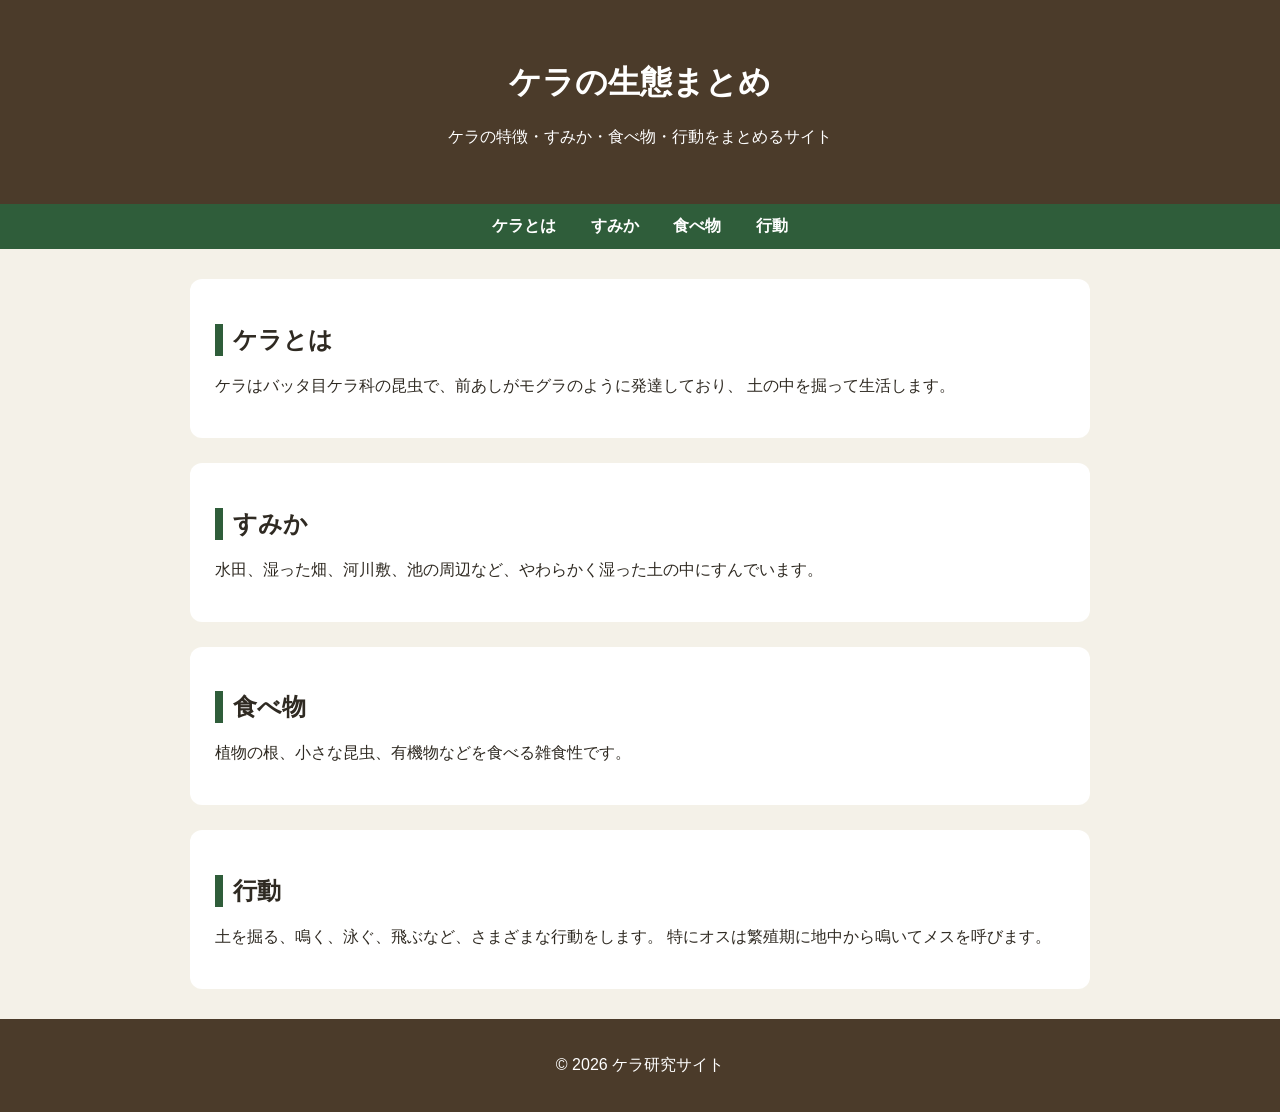
==== index.html @ 0c04eff8 "Initial commit" ====
<!DOCTYPE html>
<html lang="ja">
<head>
  <meta charset="UTF-8">
  <title>ケラの生態まとめ</title>
  <link rel="stylesheet" href="style.css">
</head>

<body>

<header>
  <h1>ケラの生態まとめ</h1>
  <p>ケラの特徴・すみか・食べ物・行動をまとめるサイト</p>
</header>

<nav>
  <a href="#about">ケラとは</a>
  <a href="#habitat">すみか</a>
  <a href="#food">食べ物</a>
  <a href="#behavior">行動</a>
</nav>

<main>

  <section id="about">
    <h2>ケラとは</h2>
    <p>
      ケラはバッタ目ケラ科の昆虫で、前あしがモグラのように発達しており、
      土の中を掘って生活します。
    </p>
  </section>

  <section id="habitat">
    <h2>すみか</h2>
    <p>
      水田、湿った畑、河川敷、池の周辺など、やわらかく湿った土の中にすんでいます。
    </p>
  </section>

  <section id="food">
    <h2>食べ物</h2>
    <p>
      植物の根、小さな昆虫、有機物などを食べる雑食性です。
    </p>
  </section>

  <section id="behavior">
    <h2>行動</h2>
    <p>
      土を掘る、鳴く、泳ぐ、飛ぶなど、さまざまな行動をします。
      特にオスは繁殖期に地中から鳴いてメスを呼びます。
    </p>
  </section>

</main>

<footer>
  <p>&copy; 2026 ケラ研究サイト</p>
</footer>

</body>
</html>
---- style.css ----
body {
  margin: 0;
  font-family: sans-serif;
  background: #f4f1e8;
  color: #2f2a22;
}

header {
  background: #4b3b2a;
  color: white;
  text-align: center;
  padding: 40px 20px;
}

nav {
  background: #2f5d3a;
  padding: 12px;
  text-align: center;
}

nav a {
  color: white;
  margin: 0 15px;
  text-decoration: none;
  font-weight: bold;
}

main {
  max-width: 900px;
  margin: 30px auto;
  padding: 0 20px;
}

section {
  background: white;
  margin-bottom: 25px;
  padding: 25px;
  border-radius: 12px;
}

h2 {
  border-left: 8px solid #2f5d3a;
  padding-left: 10px;
}

footer {
  text-align: center;
  background: #4b3b2a;
  color: white;
  padding: 20px;
}
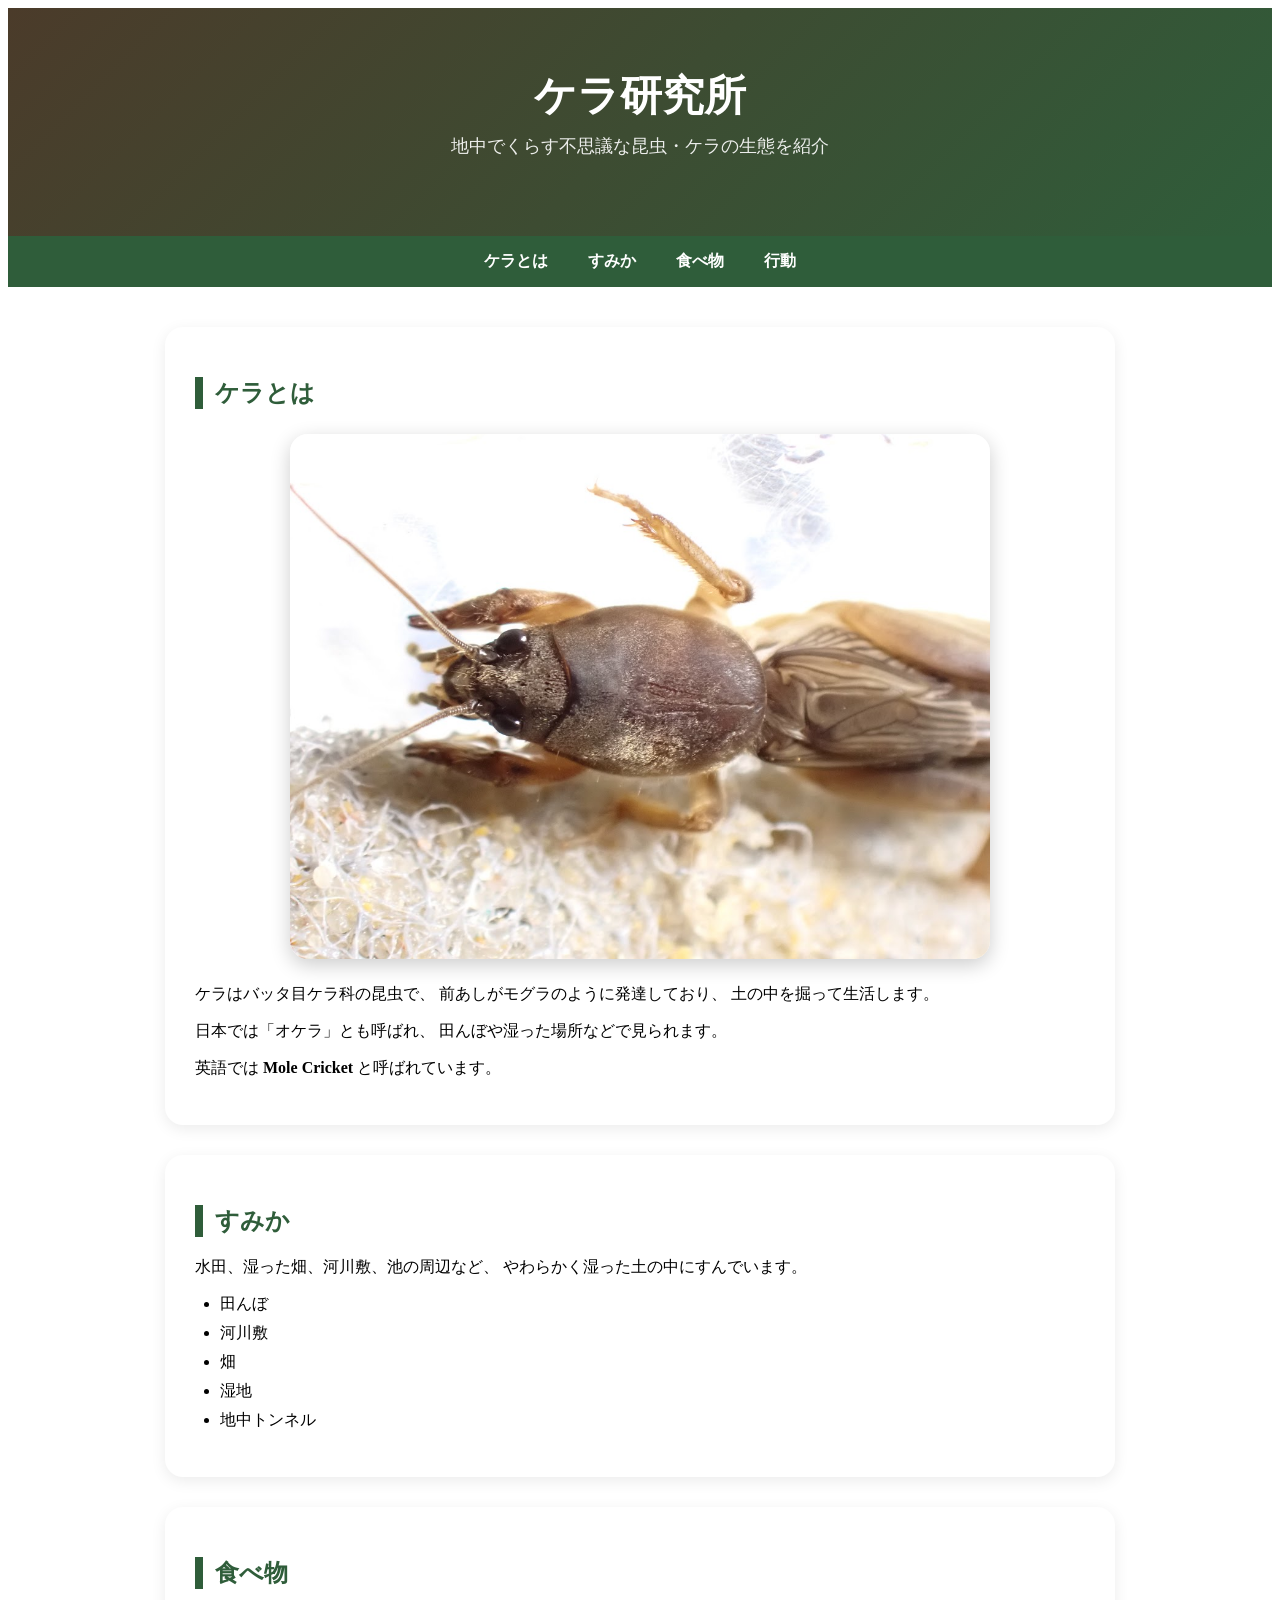
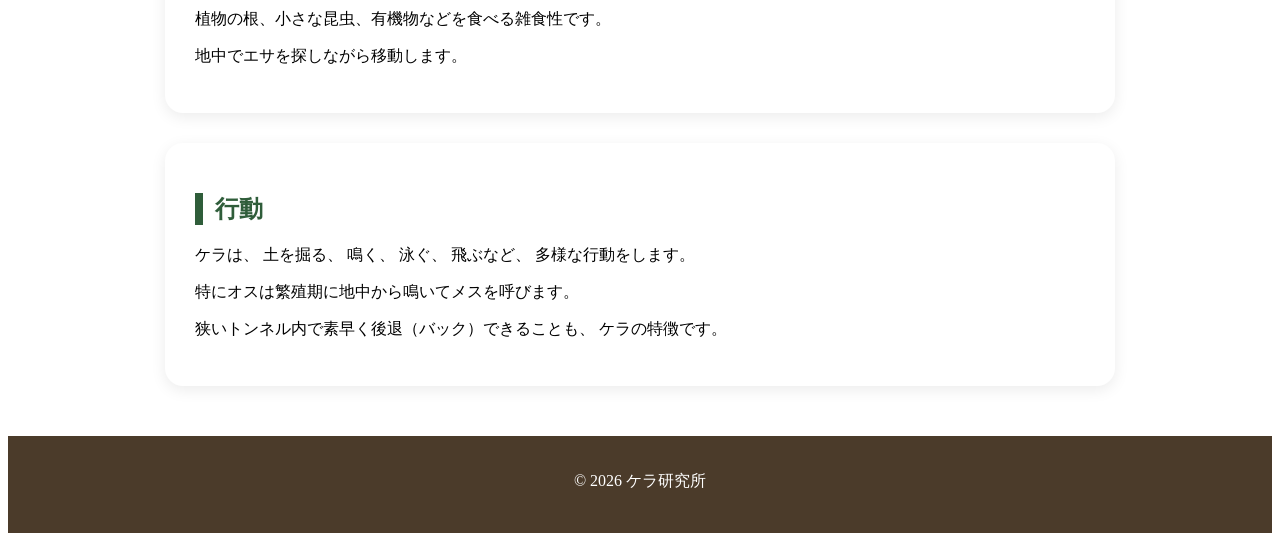
==== commit 33cac084: "画像追加　内容更新" ====
--- a/index.html
+++ b/index.html
@@ -1,16 +1,26 @@
 <!DOCTYPE html>
 <html lang="ja">
+
 <head>
   <meta charset="UTF-8">
-  <title>ケラの生態まとめ</title>
+  <meta name="viewport" content="width=device-width, initial-scale=1.0">
+
+  <title>ケラ研究所｜ケラの生態まとめ</title>
+
+  <meta name="description"
+        content="ケラの特徴、生態、行動、すみか、食べ物を紹介する研究サイトです。">
+
+  <link rel="icon" type="image/png" href="favicon.png">
+  <link rel="apple-touch-icon" href="favicon.png">
+
   <link rel="stylesheet" href="style.css">
 </head>
 
 <body>
 
 <header>
-  <h1>ケラの生態まとめ</h1>
-  <p>ケラの特徴・すみか・食べ物・行動をまとめるサイト</p>
+  <h1>ケラ研究所</h1>
+  <p>地中でくらす不思議な昆虫・ケラの生態を紹介</p>
 </header>
 
 <nav>
@@ -24,39 +34,84 @@
 
   <section id="about">
     <h2>ケラとは</h2>
+
+    <img src="kera.jpg" alt="ケラの写真" class="main-image">
+
     <p>
-      ケラはバッタ目ケラ科の昆虫で、前あしがモグラのように発達しており、
+      ケラはバッタ目ケラ科の昆虫で、
+      前あしがモグラのように発達しており、
       土の中を掘って生活します。
+    </p>
+
+    <p>
+      日本では「オケラ」とも呼ばれ、
+      田んぼや湿った場所などで見られます。
+    </p>
+
+    <p>
+      英語では
+      <strong>Mole Cricket</strong>
+      と呼ばれています。
     </p>
   </section>
 
   <section id="habitat">
     <h2>すみか</h2>
+
     <p>
-      水田、湿った畑、河川敷、池の周辺など、やわらかく湿った土の中にすんでいます。
+      水田、湿った畑、河川敷、池の周辺など、
+      やわらかく湿った土の中にすんでいます。
     </p>
+
+    <ul>
+      <li>田んぼ</li>
+      <li>河川敷</li>
+      <li>畑</li>
+      <li>湿地</li>
+      <li>地中トンネル</li>
+    </ul>
   </section>
 
   <section id="food">
     <h2>食べ物</h2>
+
     <p>
       植物の根、小さな昆虫、有機物などを食べる雑食性です。
+    </p>
+
+    <p>
+      地中でエサを探しながら移動します。
     </p>
   </section>
 
   <section id="behavior">
     <h2>行動</h2>
+
     <p>
-      土を掘る、鳴く、泳ぐ、飛ぶなど、さまざまな行動をします。
+      ケラは、
+      土を掘る、
+      鳴く、
+      泳ぐ、
+      飛ぶなど、
+      多様な行動をします。
+    </p>
+
+    <p>
       特にオスは繁殖期に地中から鳴いてメスを呼びます。
+    </p>
+
+    <p>
+      狭いトンネル内で素早く後退（バック）できることも、
+      ケラの特徴です。
     </p>
   </section>
 
 </main>
 
 <footer>
-  <p>&copy; 2026 ケラ研究サイト</p>
+  <p>&copy; 2026 ケラ研究所</p>
 </footer>
 
 </body>
+
 </html>
--- a/style.css
+++ b/style.css
@@ -1,51 +1,139 @@
+```css
 body {
   margin: 0;
-  font-family: sans-serif;
+  font-family: "Yu Gothic", "Hiragino Sans", sans-serif;
   background: #f4f1e8;
   color: #2f2a22;
+  line-height: 1.8;
 }
 
+/* ヘッダー */
+
 header {
-  background: #4b3b2a;
+  background: linear-gradient(135deg, #4b3b2a, #2f5d3a);
   color: white;
   text-align: center;
-  padding: 40px 20px;
+  padding: 60px 20px;
 }
+
+header h1 {
+  margin: 0;
+  font-size: 42px;
+}
+
+header p {
+  margin-top: 10px;
+  font-size: 18px;
+  opacity: 0.9;
+}
+
+/* ナビゲーション */
 
 nav {
   background: #2f5d3a;
-  padding: 12px;
+  padding: 15px;
   text-align: center;
+  position: sticky;
+  top: 0;
+  z-index: 100;
 }
 
 nav a {
   color: white;
-  margin: 0 15px;
+  margin: 0 18px;
   text-decoration: none;
   font-weight: bold;
+  transition: 0.3s;
 }
 
+nav a:hover {
+  color: #d8f3dc;
+}
+
+/* メイン */
+
 main {
-  max-width: 900px;
-  margin: 30px auto;
+  max-width: 950px;
+  margin: 40px auto;
   padding: 0 20px;
 }
 
+/* セクション */
+
 section {
   background: white;
-  margin-bottom: 25px;
-  padding: 25px;
-  border-radius: 12px;
+  margin-bottom: 30px;
+  padding: 30px;
+  border-radius: 18px;
+  box-shadow: 0 4px 15px rgba(0,0,0,0.08);
 }
+
+/* 見出し */
 
 h2 {
   border-left: 8px solid #2f5d3a;
-  padding-left: 10px;
+  padding-left: 12px;
+  margin-bottom: 20px;
+  color: #2f5d3a;
 }
+
+h3 {
+  margin-top: 30px;
+  color: #4b3b2a;
+}
+
+/* 段落 */
+
+p {
+  margin-top: 10px;
+}
+
+/* リスト */
+
+ul {
+  padding-left: 25px;
+}
+
+li {
+  margin-bottom: 8px;
+}
+
+/* 画像 */
+
+.main-image {
+  width: 100%;
+  max-width: 700px;
+  display: block;
+  margin: 25px auto;
+  border-radius: 18px;
+  box-shadow: 0 6px 20px rgba(0,0,0,0.2);
+}
+
+/* フッター */
 
 footer {
   text-align: center;
   background: #4b3b2a;
   color: white;
-  padding: 20px;
-}+  padding: 25px;
+  margin-top: 50px;
+}
+
+/* スマホ対応 */
+
+@media (max-width: 768px) {
+
+  header h1 {
+    font-size: 32px;
+  }
+
+  nav a {
+    display: inline-block;
+    margin: 8px;
+  }
+
+  section {
+    padding: 20px;
+  }
+}
+```
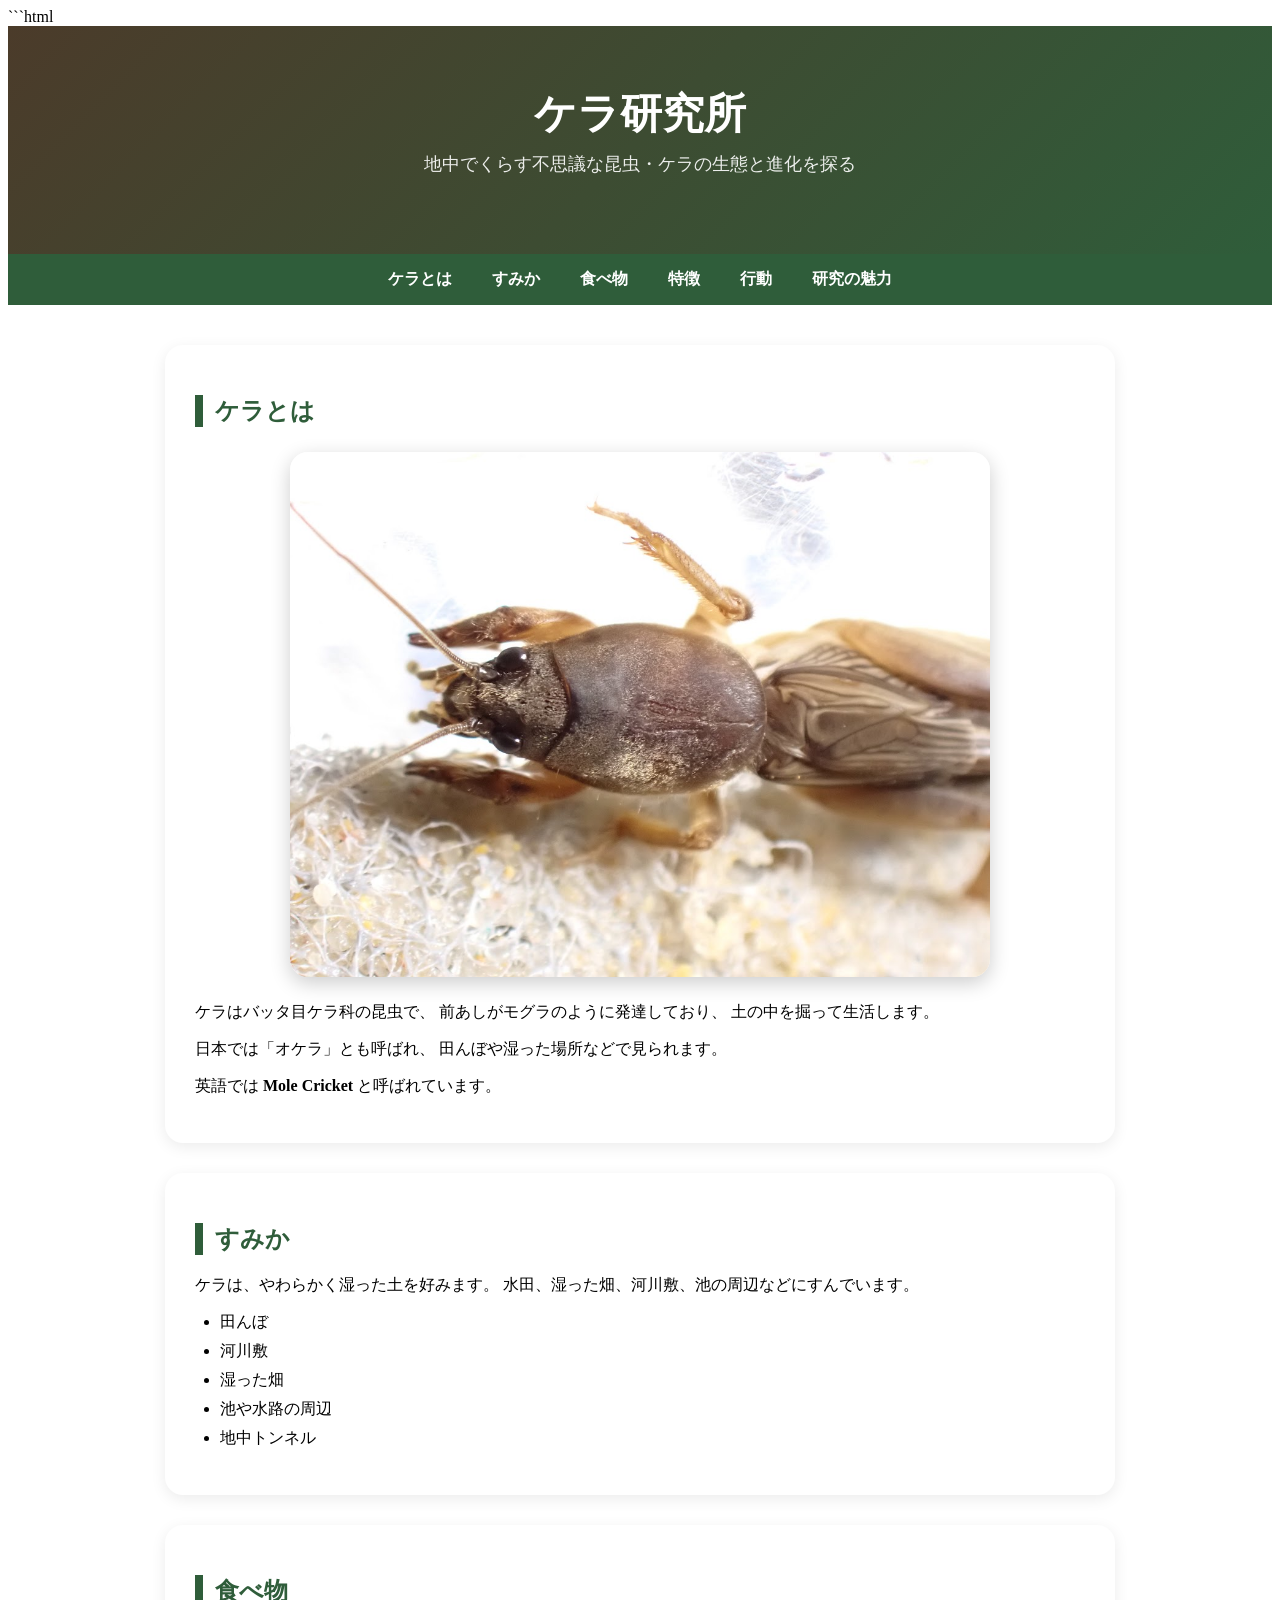
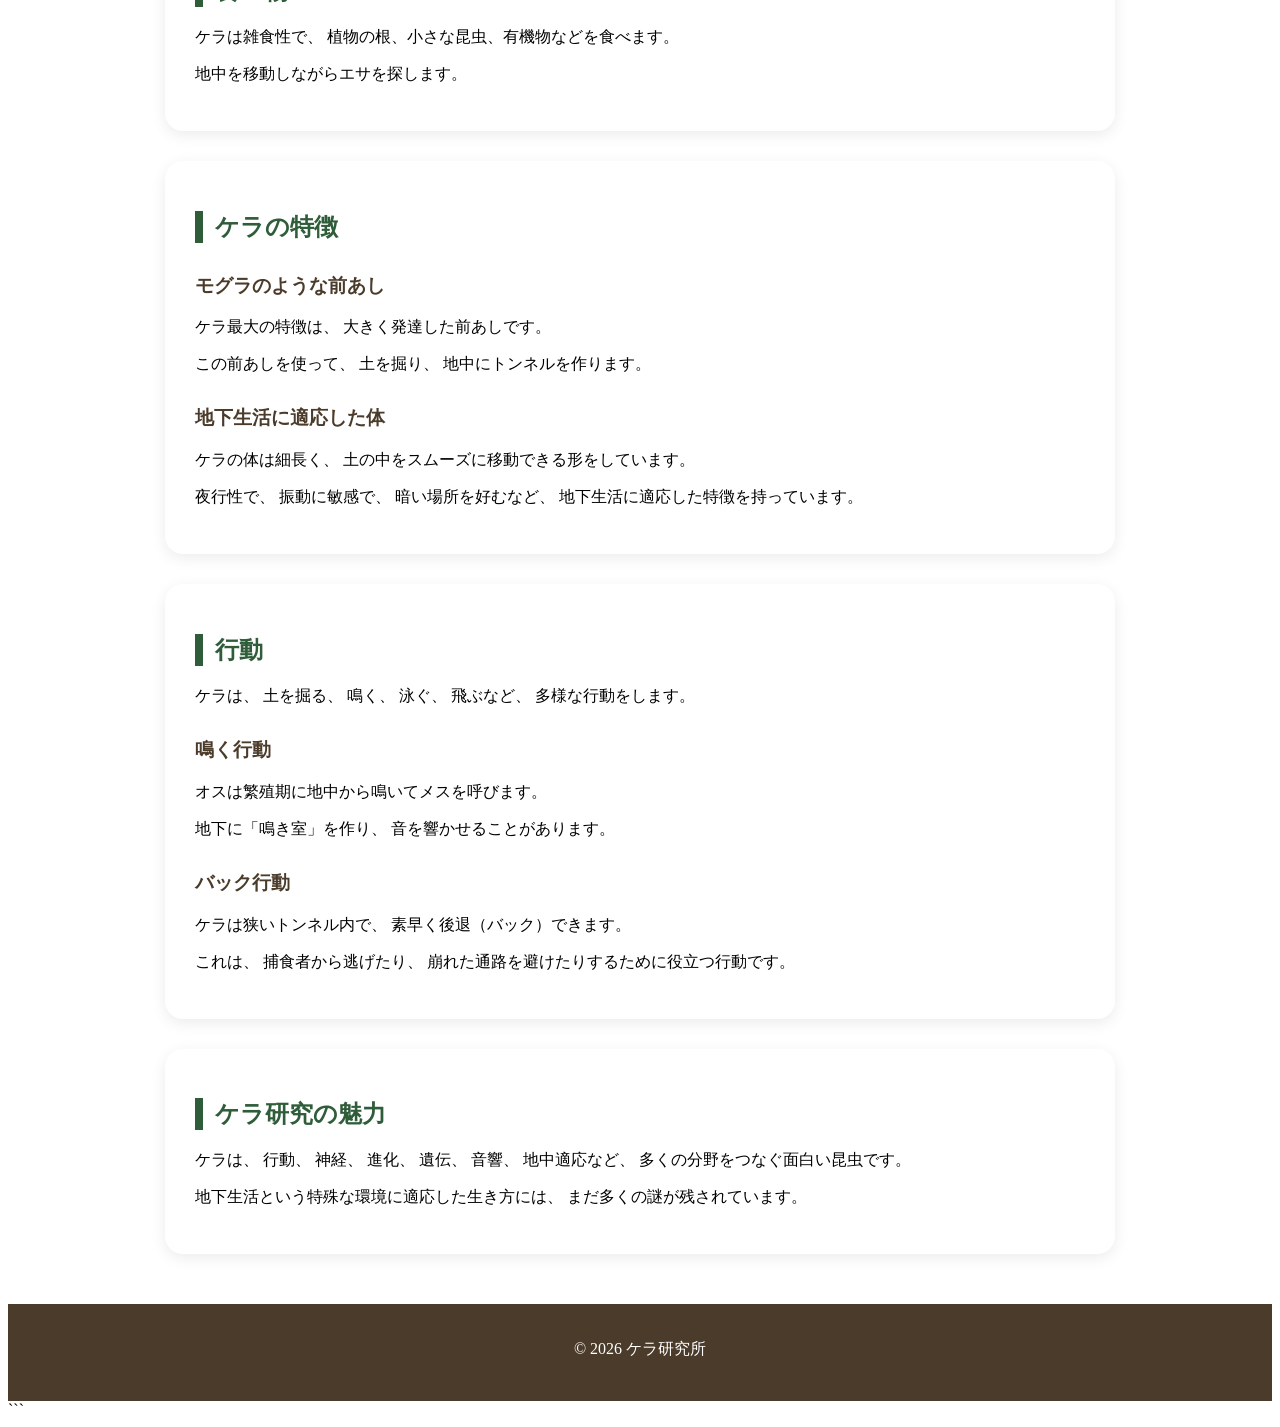
==== commit 86fa16a5: "Update index.html" ====
--- a/index.html
+++ b/index.html
@@ -1,3 +1,4 @@
+```html
 <!DOCTYPE html>
 <html lang="ja">
 
@@ -5,14 +6,50 @@
   <meta charset="UTF-8">
   <meta name="viewport" content="width=device-width, initial-scale=1.0">
 
-  <title>ケラ研究所｜ケラの生態まとめ</title>
+  <!-- SEO -->
+  <title>ケラ研究所｜ケラの生態・行動・進化</title>
 
   <meta name="description"
-        content="ケラの特徴、生態、行動、すみか、食べ物を紹介する研究サイトです。">
-
+        content="ケラの特徴、生態、行動、鳴き声、地中適応、進化を紹介する研究サイトです。">
+
+  <meta name="keywords"
+        content="ケラ,オケラ,Mole Cricket,昆虫,昆虫研究,地中昆虫,行動学,生態学">
+
+  <meta name="author" content="ケラ研究所">
+
+  <!-- Google / Site Name -->
+  <meta name="application-name" content="ケラ研究所">
+  <meta property="og:site_name" content="ケラ研究所">
+
+  <!-- OGP -->
+  <meta property="og:title"
+        content="ケラ研究所｜ケラの生態・行動・進化">
+
+  <meta property="og:description"
+        content="地中でくらす不思議な昆虫・ケラの研究サイト">
+
+  <meta property="og:type" content="website">
+
+  <meta property="og:url"
+        content="https://hirayu1120.github.io/mollcricket/">
+
+  <meta property="og:image"
+        content="https://hirayu1120.github.io/mollcricket/kera.jpg">
+
+  <!-- Twitter -->
+  <meta name="twitter:card" content="summary_large_image">
+
+  <meta name="twitter:title"
+        content="ケラ研究所">
+
+  <meta name="twitter:description"
+        content="ケラの生態と行動を紹介する研究サイト">
+
+  <!-- favicon -->
   <link rel="icon" type="image/png" href="favicon.png">
   <link rel="apple-touch-icon" href="favicon.png">
 
+  <!-- CSS -->
   <link rel="stylesheet" href="style.css">
 </head>
 
@@ -20,14 +57,16 @@
 
 <header>
   <h1>ケラ研究所</h1>
-  <p>地中でくらす不思議な昆虫・ケラの生態を紹介</p>
+  <p>地中でくらす不思議な昆虫・ケラの生態と進化を探る</p>
 </header>
 
 <nav>
   <a href="#about">ケラとは</a>
   <a href="#habitat">すみか</a>
   <a href="#food">食べ物</a>
+  <a href="#features">特徴</a>
   <a href="#behavior">行動</a>
+  <a href="#research">研究の魅力</a>
 </nav>
 
 <main>
@@ -59,15 +98,15 @@
     <h2>すみか</h2>
 
     <p>
-      水田、湿った畑、河川敷、池の周辺など、
-      やわらかく湿った土の中にすんでいます。
+      ケラは、やわらかく湿った土を好みます。
+      水田、湿った畑、河川敷、池の周辺などにすんでいます。
     </p>
 
     <ul>
       <li>田んぼ</li>
       <li>河川敷</li>
-      <li>畑</li>
-      <li>湿地</li>
+      <li>湿った畑</li>
+      <li>池や水路の周辺</li>
       <li>地中トンネル</li>
     </ul>
   </section>
@@ -76,11 +115,43 @@
     <h2>食べ物</h2>
 
     <p>
-      植物の根、小さな昆虫、有機物などを食べる雑食性です。
-    </p>
-
-    <p>
-      地中でエサを探しながら移動します。
+      ケラは雑食性で、
+      植物の根、小さな昆虫、有機物などを食べます。
+    </p>
+
+    <p>
+      地中を移動しながらエサを探します。
+    </p>
+  </section>
+
+  <section id="features">
+    <h2>ケラの特徴</h2>
+
+    <h3>モグラのような前あし</h3>
+
+    <p>
+      ケラ最大の特徴は、
+      大きく発達した前あしです。
+    </p>
+
+    <p>
+      この前あしを使って、
+      土を掘り、
+      地中にトンネルを作ります。
+    </p>
+
+    <h3>地下生活に適応した体</h3>
+
+    <p>
+      ケラの体は細長く、
+      土の中をスムーズに移動できる形をしています。
+    </p>
+
+    <p>
+      夜行性で、
+      振動に敏感で、
+      暗い場所を好むなど、
+      地下生活に適応した特徴を持っています。
     </p>
   </section>
 
@@ -96,14 +167,51 @@
       多様な行動をします。
     </p>
 
-    <p>
-      特にオスは繁殖期に地中から鳴いてメスを呼びます。
-    </p>
-
-    <p>
-      狭いトンネル内で素早く後退（バック）できることも、
-      ケラの特徴です。
-    </p>
+    <h3>鳴く行動</h3>
+
+    <p>
+      オスは繁殖期に地中から鳴いてメスを呼びます。
+    </p>
+
+    <p>
+      地下に「鳴き室」を作り、
+      音を響かせることがあります。
+    </p>
+
+    <h3>バック行動</h3>
+
+    <p>
+      ケラは狭いトンネル内で、
+      素早く後退（バック）できます。
+    </p>
+
+    <p>
+      これは、
+      捕食者から逃げたり、
+      崩れた通路を避けたりするために役立つ行動です。
+    </p>
+
+  </section>
+
+  <section id="research">
+    <h2>ケラ研究の魅力</h2>
+
+    <p>
+      ケラは、
+      行動、
+      神経、
+      進化、
+      遺伝、
+      音響、
+      地中適応など、
+      多くの分野をつなぐ面白い昆虫です。
+    </p>
+
+    <p>
+      地下生活という特殊な環境に適応した生き方には、
+      まだ多くの謎が残されています。
+    </p>
+
   </section>
 
 </main>
@@ -114,4 +222,5 @@
 
 </body>
 
-</html>+</html>
+```
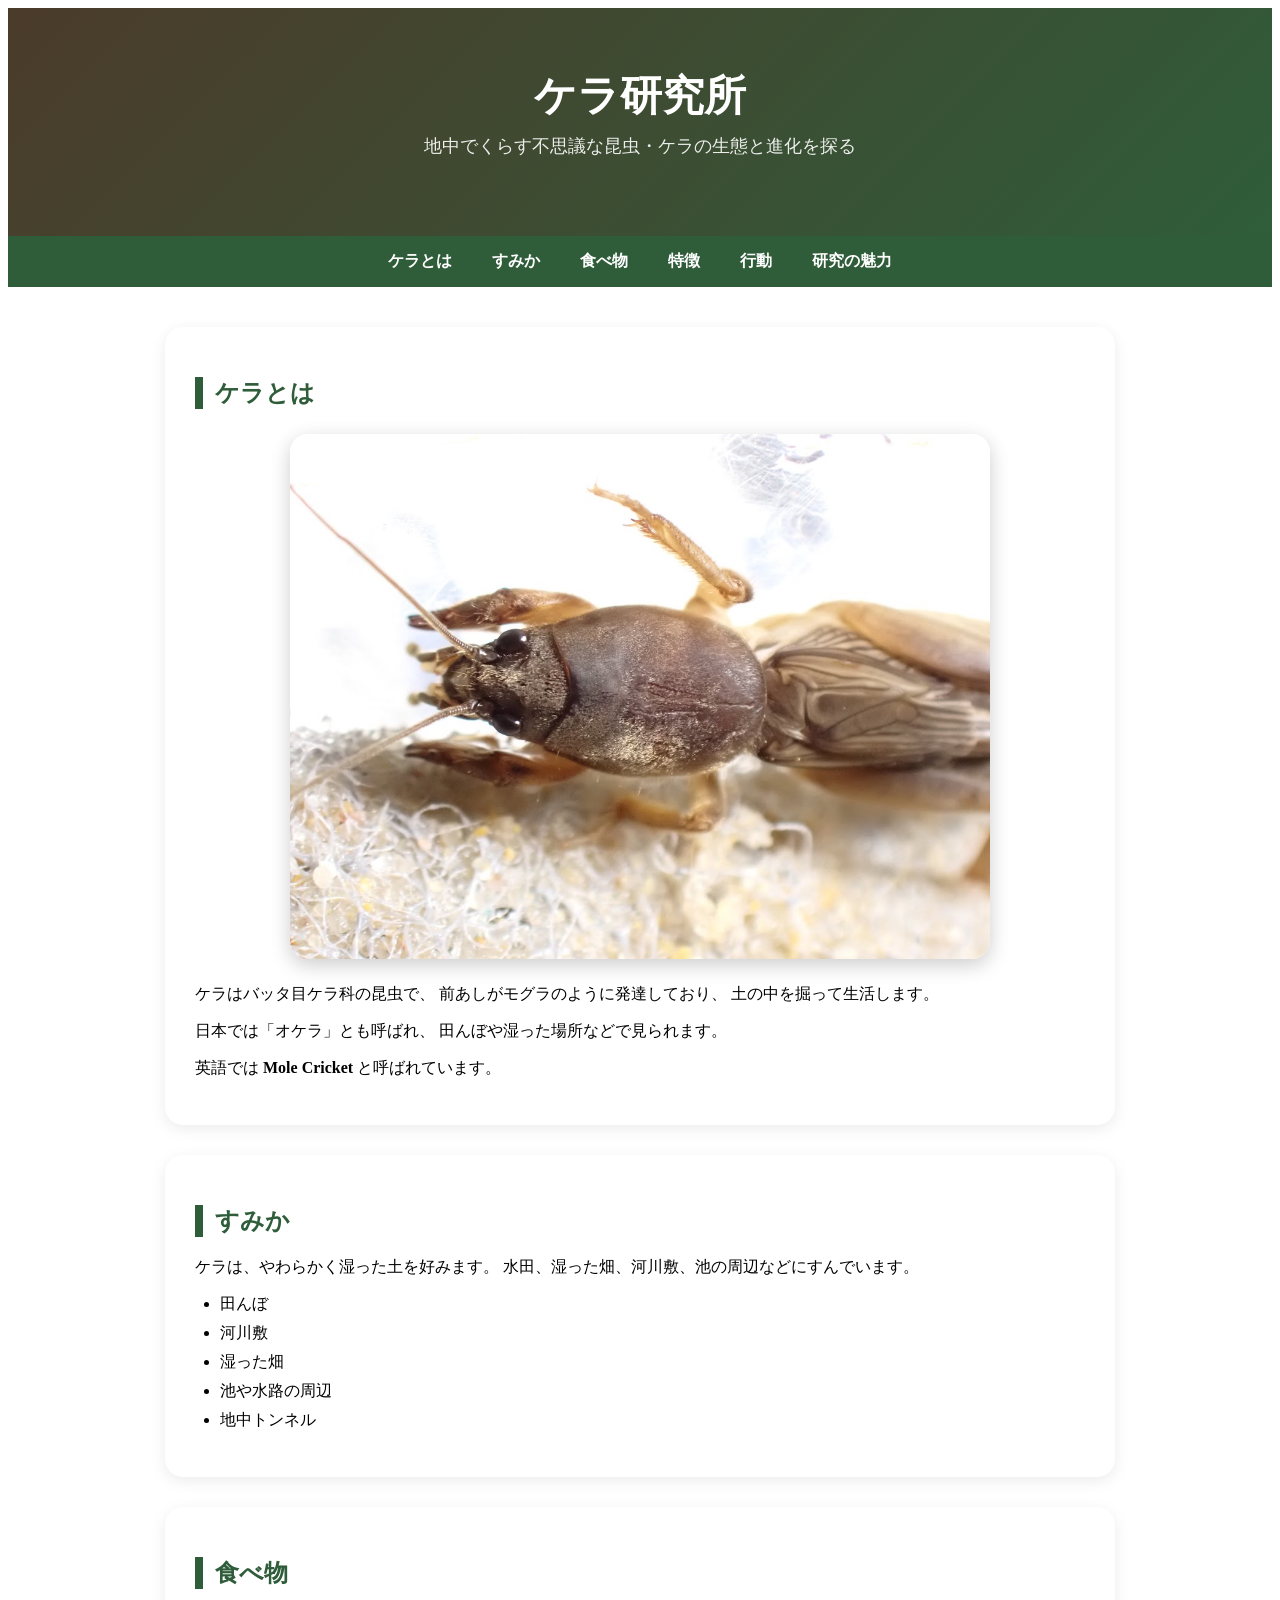
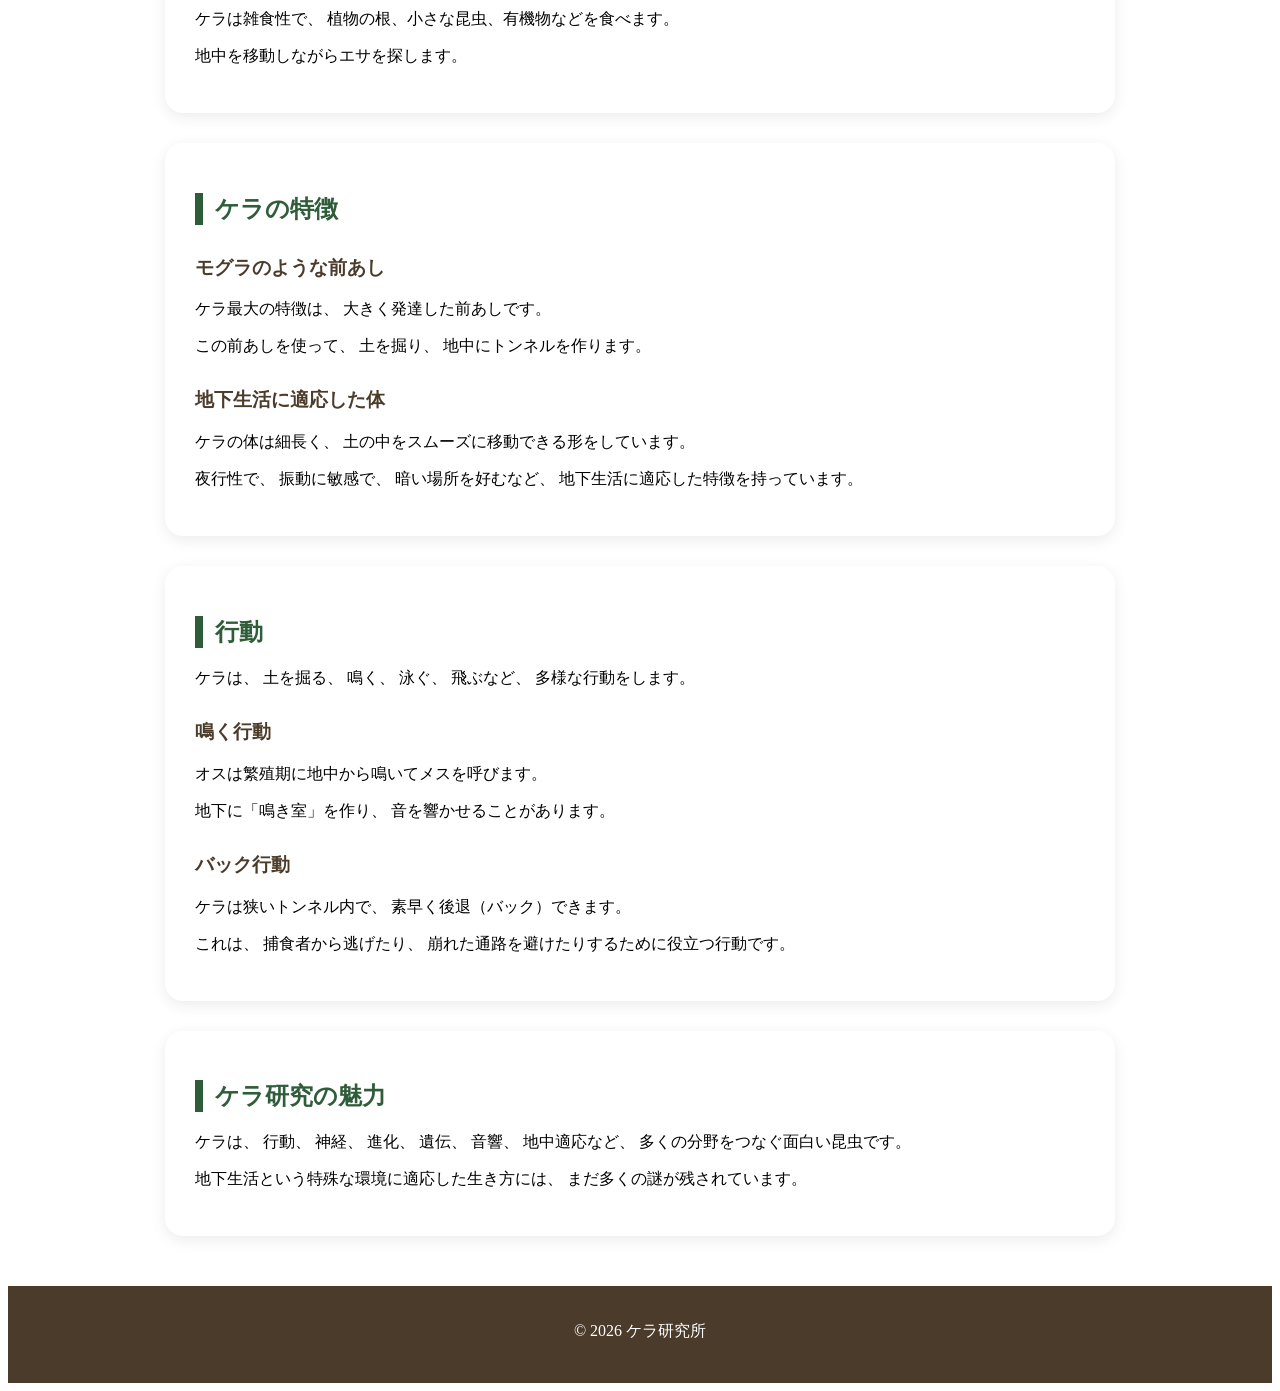
==== commit ba2c785b: "Update index.html" ====
--- a/index.html
+++ b/index.html
@@ -1,4 +1,4 @@
-```html
+
 <!DOCTYPE html>
 <html lang="ja">
 
@@ -223,4 +223,3 @@
 </body>
 
 </html>
-```
